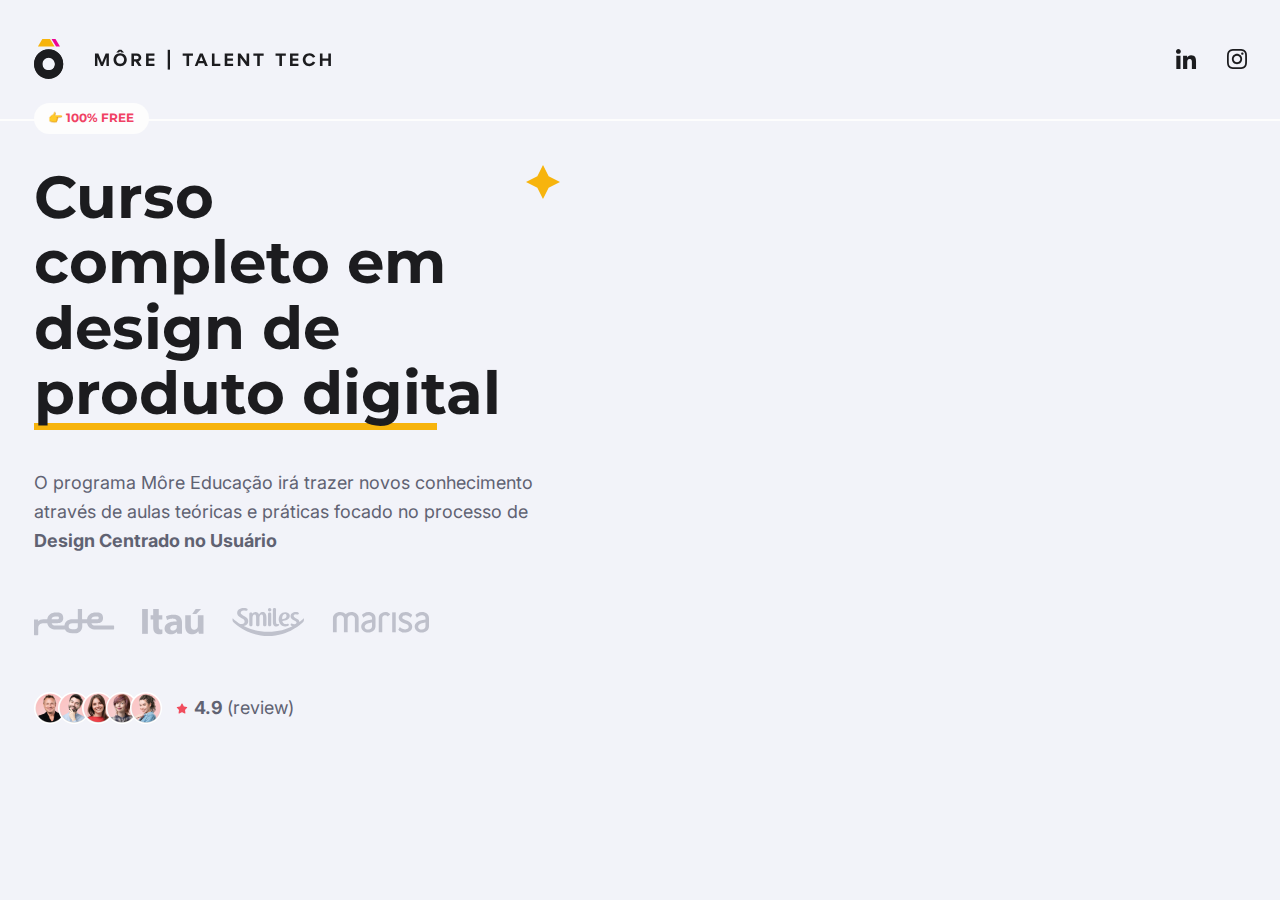
==== more/index.html @ 68e268b1 "-more header completo hero quase" ====
<!DOCTYPE html>
<html lang="pt-br">

<head>
    <meta charset="UTF-8">
    <meta http-equiv="X-UA-Compatible" content="IE=edge">
    <meta name="viewport" content="width=device-width, initial-scale=1.0">

    <!-- Google Fonts -->

    <style> @import url('https://fonts.googleapis.com/css2?family=Inter:wght@400;600&family=Montserrat:wght@600;700&display=swap'); </style>

    <!-- StyleSheet -->

    <link rel="stylesheet" href="./src/styles/styles.css">

    <!-- Favicon -->

    <title>Môre | Talent Tech</title>
</head>

<body>
    <header>
        <div class="container">
            <img src="./src/assets/brand.svg" alt="Môre" class="logo">

            <ul>
                <li>
                    <a href="">
                        <img src="./src/assets/icon-linkedin.svg" alt="">
                    </a>
                </li>
                <li>
                    <a href="">
                        <img src="./src/assets/icon-instagram.svg" alt="">
                    </a>
                </li>
            </ul>

            <div class="free">
                <p>👉 100% FREE</p>
            </div>
        </div>
    </header>

    <section class="s-hero">
        <div class="container">
            <div class="s-hero-left">
                <div class="title">
                    <h1>
                        Curso completo em design de produto digital
                    </h1>
                    <img src="./src/assets/Star.svg" alt="">
                </div>
                <p class="description">
                    O programa Môre Educação irá trazer novos conhecimento através de aulas teóricas e práticas focado no processo de <strong>Design Centrado no Usuário</strong>
                </p>

                <ul>
                    <li>
                        <img src="./src/assets/rede-logo.svg" alt="">
                    </li>
                    <li>
                        <img src="./src/assets/itau-logo.svg" alt="">
                    </li>
                    <li>
                        <img src="./src/assets/smile-logo.svg" alt="">
                    </li>
                    <li>
                        <img src="./src/assets/marisa-logo.svg" alt="">
                    </li>
                </ul>

                <div class="rating">
                    <img src="./src/assets/people.png" alt="">

                    <div class="info">
                        <img src="./src/assets/Star2.svg" alt="">
                        <p>
                            <strong>4.9 </strong>
                            (review)
                        </p>
                    </div>
                </div>
            </div>
            <div class="s-hero-right">
                <img src="./src/assets/illustration.svg" alt="">
            </div>
        </div>
    </section>
</body>

</html>
---- more/src/styles/styles.css ----
*,::after,::before{margin:0;padding:0;list-style:none;text-decoration:none;outline:none;border:none;box-sizing:border-box}img{display:block}html{font-size:62.5%;background:#f2f3f9}@media(max-width: 1300px){html{font-size:58%}}@media(max-width: 991px){html{font-size:62.5%}}html,body{overflow-x:hidden}button{background-color:rgba(0,0,0,0);cursor:pointer;font-family:"Montserrat",sans-serif;font-style:normal;font-weight:600;font-size:1.4rem;line-height:1.7rem;text-align:center;letter-spacing:-0.01em;color:#fdfdfd}h1{font-size:6.4rem;line-height:110.9%}h2{font-size:2.2rem;line-height:150%;color:#1c1c1f}h1,h2{font-family:"Montserrat",sans-serif;font-style:normal;font-weight:700;color:#1c1c1f}p{font-family:"Inter";font-style:normal;font-weight:400;font-size:18px;line-height:160%;color:#606272}a{font-family:"Montserrat";font-style:normal;font-weight:600;font-size:16px;line-height:160%;-webkit-text-decoration-line:underline;text-decoration-line:underline;color:#1c1c1f}.container{width:100%;max-width:1245px;padding:0 16px;margin:0 auto}.card{width:100%;max-width:38.4rem;background-color:#fdfdfd;padding:48px 40px 40px 40px;border-radius:12px;box-shadow:0px 24px 44px -11px rgba(181,183,192,.3);display:flex;flex-direction:column;align-items:flex-start;justify-content:space-between}.card h2{margin-top:3rem}.card p{font-family:"Inter",normal;font-weight:400;font-size:1.6rem;line-height:160%}header{width:100%;height:13rem;display:flex;border-bottom:2px solid #fdfdfd}header .container{display:flex;flex-direction:row;align-items:center;justify-content:space-between;position:relative}header .container ul{display:flex}header .container ul li:not(:last-child){margin-right:30px}header .container .free{position:absolute;bottom:-15px;background-color:#fdfdfd;padding:.8rem 1.6rem;border-radius:30px}header .container .free p{color:#f04264;font-family:"Montserrat";font-weight:700;font-size:1.3rem;line-height:16px}.s-hero{padding-top:4.8rem;padding-bottom:6.4rem}.s-hero .container{display:flex;flex-direction:row;align-items:center;justify-content:space-between}.s-hero h1{max-width:54.1rem}.s-hero .s-hero-left{width:100%;max-width:56.7rem}.s-hero .s-hero-left .title{display:flex;flex-direction:row;align-items:flex-start;justify-content:space-between;position:relative}.s-hero .s-hero-left .title::after{content:"";width:43.5rem;height:.8rem;background-color:#f7b40d;position:absolute;bottom:-4px;z-index:-1}.s-hero .s-hero-left .description{margin-top:4.6rem}.s-hero .s-hero-left ul{display:flex;align-items:center;margin-top:5.6rem}.s-hero .s-hero-left ul li:not(:last-child){margin-right:3rem}.s-hero .s-hero-left .rating{display:flex;align-items:center;margin-top:6rem}.s-hero .s-hero-left .rating .info{display:flex;margin-left:1.6rem}.s-hero .s-hero-left .rating .info p{margin-left:6px}.s-hero .s-hero-right{max-width:52rem}
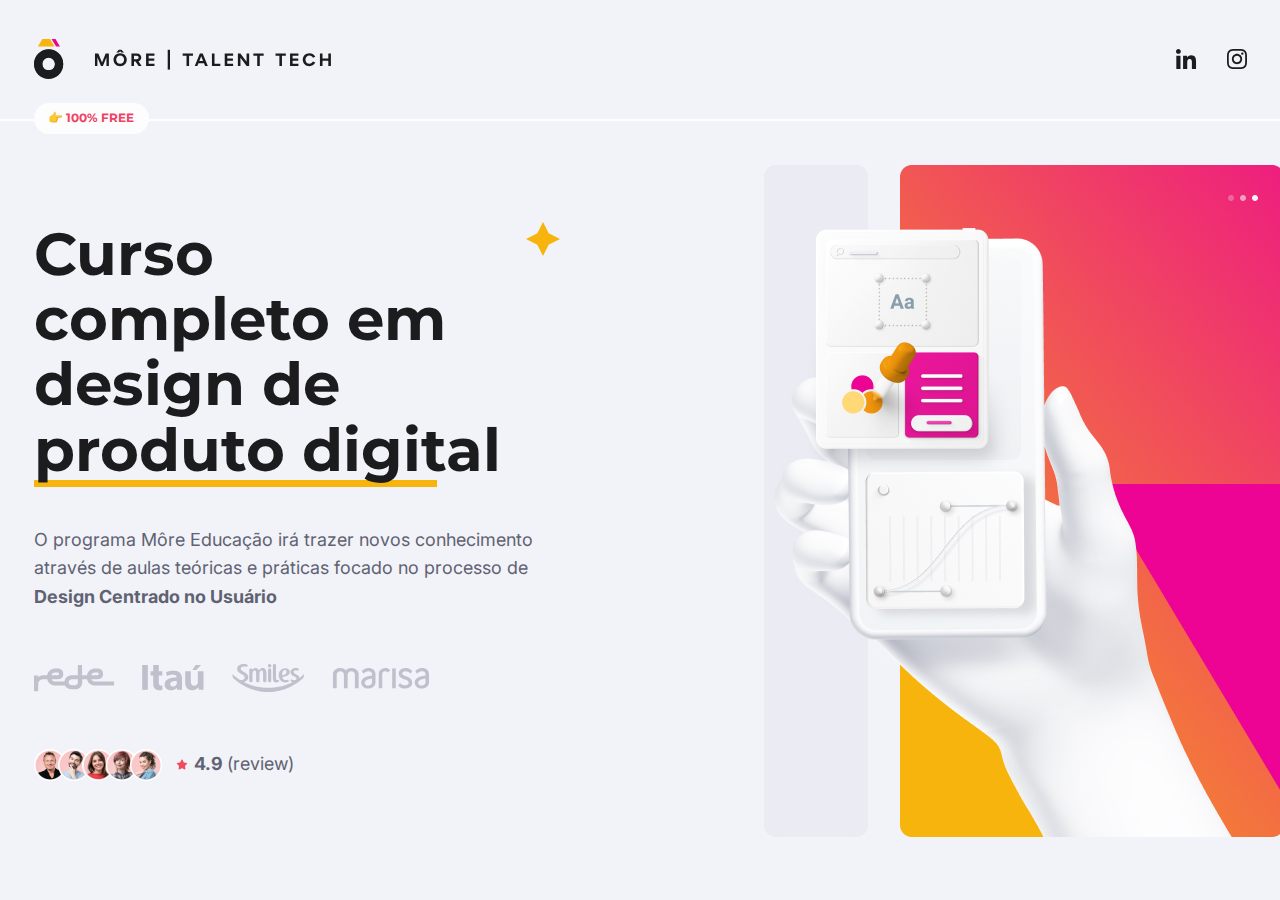
==== commit 475e3333: "-more header completo hero completo" ====
--- a/more/index.html
+++ b/more/index.html
@@ -84,7 +84,7 @@
                 </div>
             </div>
             <div class="s-hero-right">
-                <img src="./src/assets/illustration.svg" alt="">
+                <img src="./src/assets/illustration.jpg" alt="">
             </div>
         </div>
     </section>
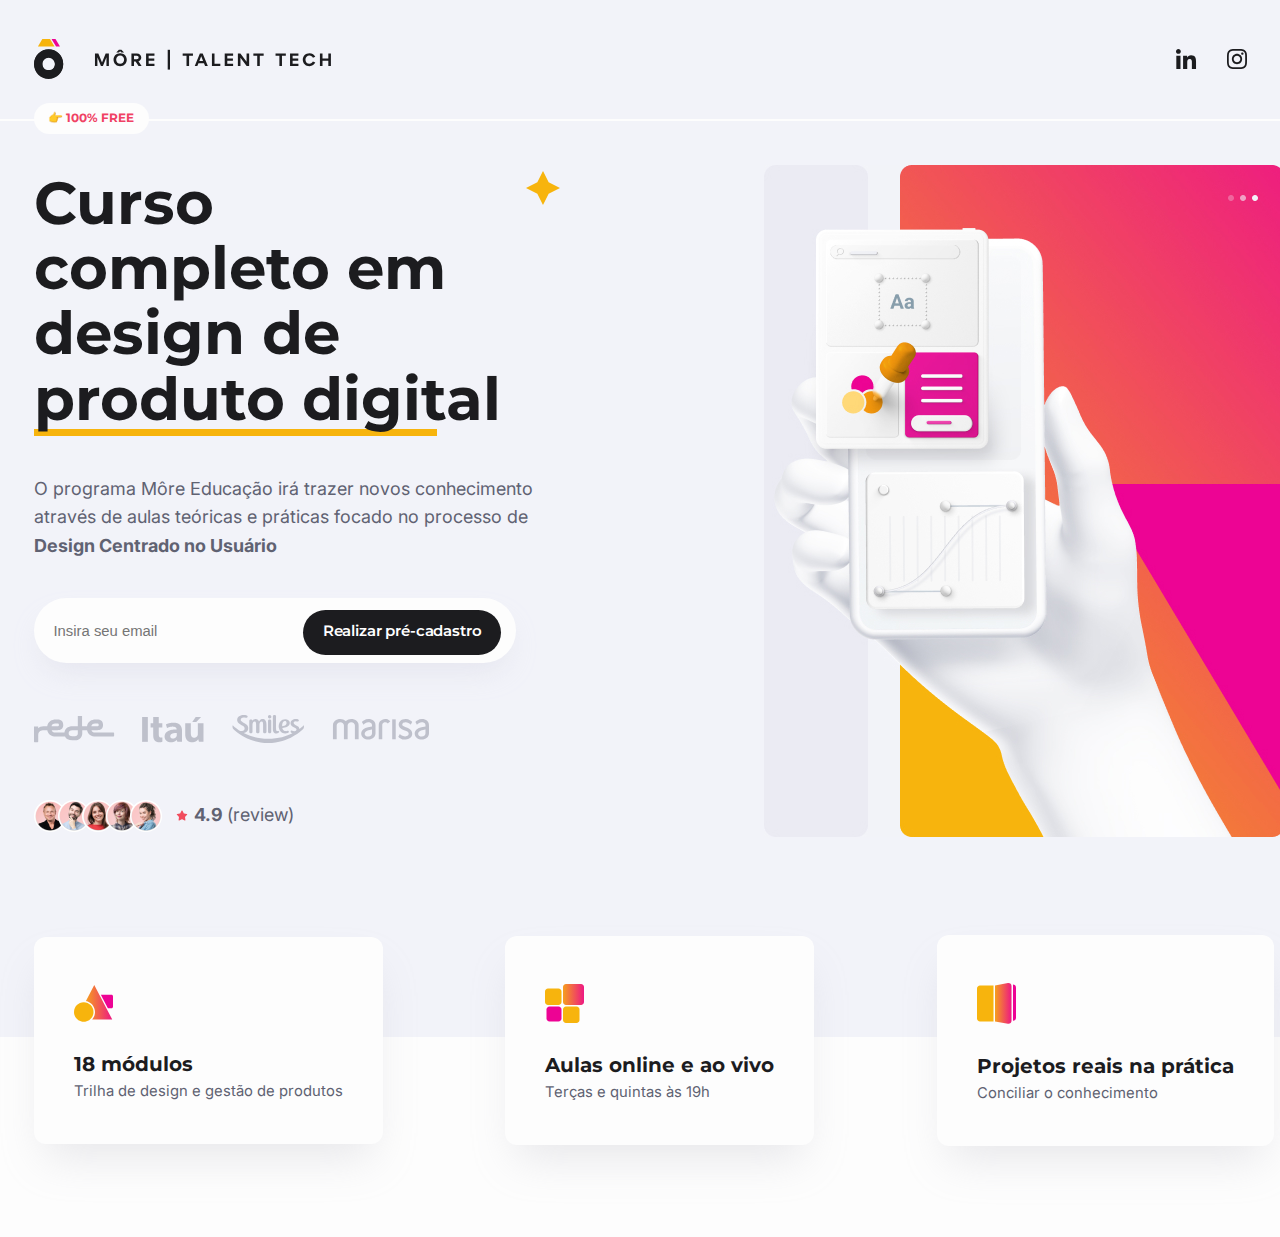
==== commit 9cc1c1b0: "-more completo" ====
--- a/more/index.html
+++ b/more/index.html
@@ -56,6 +56,11 @@
                     O programa Môre Educação irá trazer novos conhecimento através de aulas teóricas e práticas focado no processo de <strong>Design Centrado no Usuário</strong>
                 </p>
 
+                <div class="email-registration">
+                    <input type="email" placeholder="Insira seu email">
+                    <button>Realizar pré-cadastro</button>
+                </div>
+
                 <ul>
                     <li>
                         <img src="./src/assets/rede-logo.svg" alt="">
@@ -88,6 +93,34 @@
             </div>
         </div>
     </section>
+
+    <section class="s-content">
+        <div class="container">
+            <ul>
+                <li>
+                    <div class="card">
+                        <img src="./src/assets/icon-triangle.svg" alt="">
+                        <h2>18 módulos</h2>
+                        <p>Trilha de design e gestão de produtos</p>
+                    </div>
+                </li>
+                <li>
+                    <div class="card">
+                        <img src="./src/assets/icon-square.svg" alt="">
+                        <h2>Aulas online e ao vivo</h2>
+                        <p>Terças e quintas às 19h</p>
+                    </div>
+                </li>
+                <li>
+                    <div class="card">
+                        <img src="./src/assets/icon-layers.svg" alt="">
+                        <h2>Projetos reais na prática</h2>
+                        <p>Conciliar o conhecimento</p>
+                    </div>
+                </li>
+            </ul>
+        </div>
+    </section>
 </body>
 
 </html>--- a/more/src/styles/styles.css
+++ b/more/src/styles/styles.css
@@ -1 +1 @@
-*,::after,::before{margin:0;padding:0;list-style:none;text-decoration:none;outline:none;border:none;box-sizing:border-box}img{display:block}html{font-size:62.5%;background:#f2f3f9}@media(max-width: 1300px){html{font-size:58%}}@media(max-width: 991px){html{font-size:62.5%}}html,body{overflow-x:hidden}button{background-color:rgba(0,0,0,0);cursor:pointer;font-family:"Montserrat",sans-serif;font-style:normal;font-weight:600;font-size:1.4rem;line-height:1.7rem;text-align:center;letter-spacing:-0.01em;color:#fdfdfd}h1{font-size:6.4rem;line-height:110.9%}h2{font-size:2.2rem;line-height:150%;color:#1c1c1f}h1,h2{font-family:"Montserrat",sans-serif;font-style:normal;font-weight:700;color:#1c1c1f}p{font-family:"Inter";font-style:normal;font-weight:400;font-size:18px;line-height:160%;color:#606272}a{font-family:"Montserrat";font-style:normal;font-weight:600;font-size:16px;line-height:160%;-webkit-text-decoration-line:underline;text-decoration-line:underline;color:#1c1c1f}.container{width:100%;max-width:1245px;padding:0 16px;margin:0 auto}.card{width:100%;max-width:38.4rem;background-color:#fdfdfd;padding:48px 40px 40px 40px;border-radius:12px;box-shadow:0px 24px 44px -11px rgba(181,183,192,.3);display:flex;flex-direction:column;align-items:flex-start;justify-content:space-between}.card h2{margin-top:3rem}.card p{font-family:"Inter",normal;font-weight:400;font-size:1.6rem;line-height:160%}header{width:100%;height:13rem;display:flex;border-bottom:2px solid #fdfdfd}header .container{display:flex;flex-direction:row;align-items:center;justify-content:space-between;position:relative}header .container ul{display:flex}header .container ul li:not(:last-child){margin-right:30px}header .container .free{position:absolute;bottom:-15px;background-color:#fdfdfd;padding:.8rem 1.6rem;border-radius:30px}header .container .free p{color:#f04264;font-family:"Montserrat";font-weight:700;font-size:1.3rem;line-height:16px}.s-hero{padding-top:4.8rem;padding-bottom:6.4rem}.s-hero .container{display:flex;flex-direction:row;align-items:center;justify-content:space-between}.s-hero h1{max-width:54.1rem}.s-hero .s-hero-left{width:100%;max-width:56.7rem}.s-hero .s-hero-left .title{display:flex;flex-direction:row;align-items:flex-start;justify-content:space-between;position:relative}.s-hero .s-hero-left .title::after{content:"";width:43.5rem;height:.8rem;background-color:#f7b40d;position:absolute;bottom:-4px;z-index:-1}.s-hero .s-hero-left .description{margin-top:4.6rem}.s-hero .s-hero-left ul{display:flex;align-items:center;margin-top:5.6rem}.s-hero .s-hero-left ul li:not(:last-child){margin-right:3rem}.s-hero .s-hero-left .rating{display:flex;align-items:center;margin-top:6rem}.s-hero .s-hero-left .rating .info{display:flex;margin-left:1.6rem}.s-hero .s-hero-left .rating .info p{margin-left:6px}.s-hero .s-hero-right{max-width:52rem}+*,::after,::before{margin:0;padding:0;list-style:none;text-decoration:none;outline:none;border:none;box-sizing:border-box}img{display:block}html{font-size:62.5%;background:#f2f3f9}@media(max-width: 1300px){html{font-size:58%}}@media(max-width: 991px){html{font-size:62.5%}}html,body{overflow-x:hidden}button{background-color:rgba(0,0,0,0);cursor:pointer;font-family:"Montserrat",sans-serif;font-style:normal;font-weight:600;font-size:1.4rem;line-height:1.7rem;text-align:center;letter-spacing:-0.01em;color:#fdfdfd}h1{font-size:6.4rem;line-height:110.9%}h2{font-size:2.2rem;line-height:150%;color:#1c1c1f}h1,h2{font-family:"Montserrat",sans-serif;font-style:normal;font-weight:700;color:#1c1c1f}p{font-family:"Inter";font-style:normal;font-weight:400;font-size:18px;line-height:160%;color:#606272}a{font-family:"Montserrat";font-style:normal;font-weight:600;font-size:16px;line-height:160%;-webkit-text-decoration-line:underline;text-decoration-line:underline;color:#1c1c1f}.container{width:100%;max-width:1245px;padding:0 16px;margin:0 auto}.card{width:100%;max-width:38.4rem;background-color:#fdfdfd;padding:48px 40px 40px 40px;border-radius:12px;box-shadow:0px 24px 44px -11px rgba(181,183,192,.3);display:flex;flex-direction:column;align-items:flex-start;justify-content:space-between}.card h2{margin-top:3rem}.card p{font-family:"Inter",normal;font-weight:400;font-size:1.6rem;line-height:160%}header{width:100%;height:13rem;display:flex;border-bottom:2px solid #fdfdfd}header .container{display:flex;flex-direction:row;align-items:center;justify-content:space-between;position:relative}header .container ul{display:flex}header .container ul li:not(:last-child){margin-right:30px}header .container .free{position:absolute;bottom:-15px;background-color:#fdfdfd;padding:.8rem 1.6rem;border-radius:30px}header .container .free p{color:#f04264;font-family:"Montserrat";font-weight:700;font-size:1.3rem;line-height:16px}.s-hero{padding-top:4.8rem;padding-bottom:21.5rem}.s-hero .container{display:flex;flex-direction:row;align-items:center;justify-content:space-between}.s-hero h1{max-width:54.1rem}.s-hero .s-hero-left{width:100%;max-width:56.7rem}.s-hero .s-hero-left .title{display:flex;flex-direction:row;align-items:flex-start;justify-content:space-between;position:relative}.s-hero .s-hero-left .title::after{content:"";width:43.5rem;height:.8rem;background-color:#f7b40d;position:absolute;bottom:-4px;z-index:-1}.s-hero .s-hero-left .description{margin-top:4.6rem}.s-hero .s-hero-left .email-registration{position:relative;max-width:52rem;height:7rem;background-color:#fdfdfd;padding:10px 100px 10px 20px;border-radius:10rem;margin-top:4rem;box-shadow:0px 15px 30px -10px rgba(204,206,219,.4)}.s-hero .s-hero-left .email-registration input{width:100%;height:100%;line-height:1;outline:none;font-size:1.6rem;background:rgba(0,0,0,0)}.s-hero .s-hero-left .email-registration button{position:absolute;right:15px;top:12px;bottom:3px;border:0;background:#1c1c1f;color:#fff;outline:none;margin:0;border-radius:10rem;z-index:2;padding:1.5rem 2.1rem;height:4.8rem;font-size:1.6rem}.s-hero .s-hero-left ul{display:flex;align-items:center;margin-top:5.6rem}.s-hero .s-hero-left ul li:not(:last-child){margin-right:3rem}.s-hero .s-hero-left .rating{display:flex;align-items:center;margin-top:6rem}.s-hero .s-hero-left .rating .info{display:flex;margin-left:1.6rem}.s-hero .s-hero-left .rating .info p{margin-left:6px}.s-hero .s-hero-right{max-width:52rem}.s-content{background-color:#fdfdfd;height:21.6rem;position:relative}.s-content ul{display:flex;flex-direction:row;align-items:center;justify-content:space-between;position:absolute;top:-11rem;width:1240px}